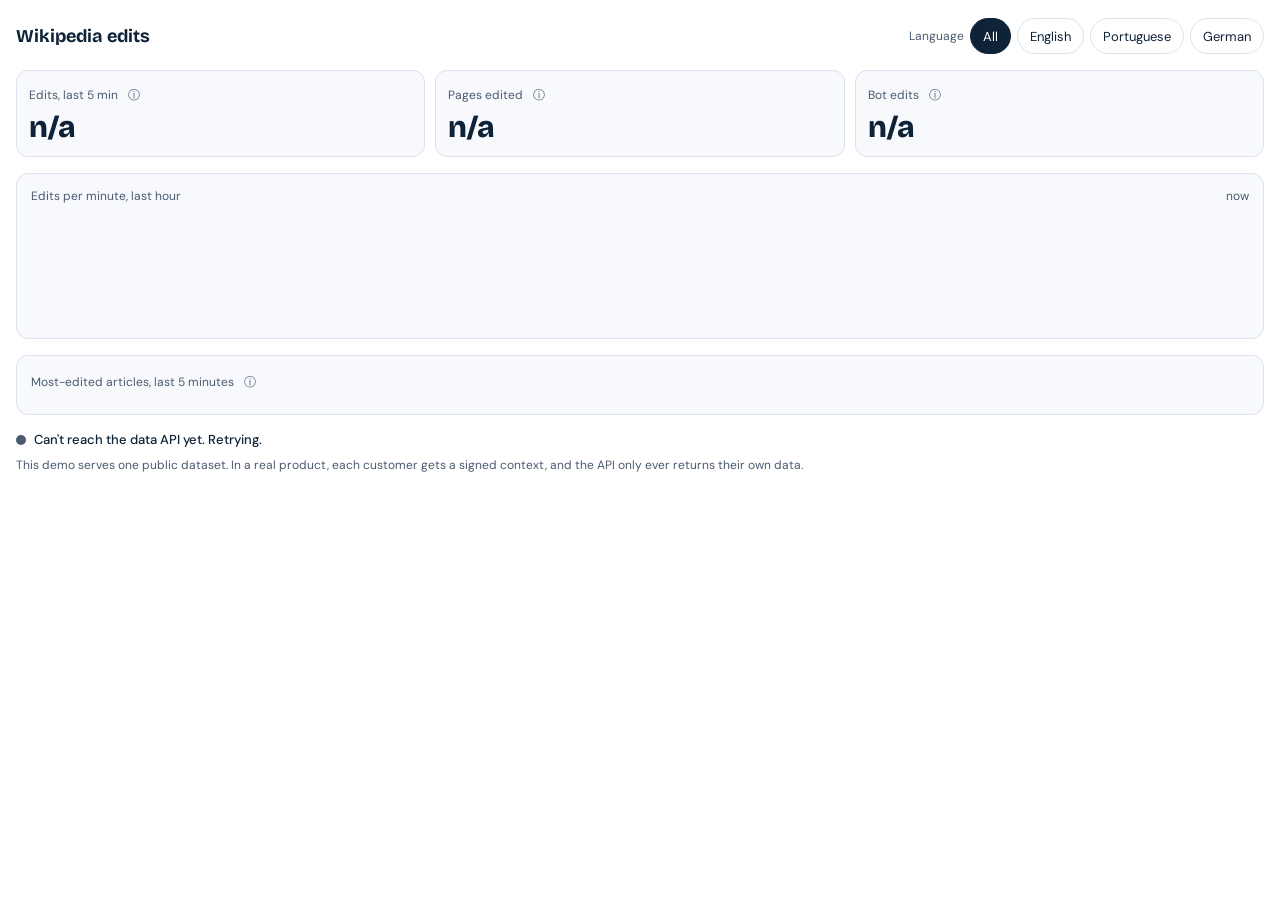
==== web/embed/wikipedia/index.html @ 231b1d08 "First version of the Wikipedia live demo Ingest from Wikimedia EventStreams into ClickHouse with cra" ====
<!doctype html>
<html lang="en">
<head>
<meta charset="utf-8">
<meta name="viewport" content="width=device-width, initial-scale=1">
<title>Wikipedia edits, live</title>
<!-- Where the data API lives. Empty means same origin. Overridable with ?api= in dev. -->
<meta name="livedemos-api" content="">
<link rel="preconnect" href="https://fonts.googleapis.com">
<link rel="preconnect" href="https://fonts.gstatic.com" crossorigin>
<link href="https://fonts.googleapis.com/css2?family=Bricolage+Grotesque:opsz,wght@12..96,700;12..96,800&family=DM+Sans:opsz,wght@9..40,400;9..40,500;9..40,700&family=IBM+Plex+Mono:wght@400;500&display=swap" rel="stylesheet">
<link rel="stylesheet" href="./widget.css">
</head>
<body>
<main class="widget" aria-labelledby="title">
  <header class="head">
    <h1 id="title" class="title">Wikipedia edits</h1>
    <div class="filters" role="group" aria-label="Language">
      <span class="muted small">Language</span>
      <button type="button" class="pill" data-lang="all">All</button>
      <button type="button" class="pill" data-lang="en">English</button>
      <button type="button" class="pill" data-lang="pt">Portuguese</button>
      <button type="button" class="pill" data-lang="de">German</button>
    </div>
  </header>

  <section class="metrics" aria-label="Last 5 minutes">
    <div class="card metric">
      <div class="label">Edits, last 5 min
        <button type="button" class="info" aria-expanded="false" aria-controls="def-edits" aria-label="What counts as an edit">ⓘ</button>
      </div>
      <div class="value" id="m-edits">n/a</div>
      <p class="def" id="def-edits" hidden>Edits and new pages on the selected Wikipedias in the last 5 minutes, all namespaces, after removing Wikimedia's test events.</p>
    </div>
    <div class="card metric">
      <div class="label">Pages edited
        <button type="button" class="info" aria-expanded="false" aria-controls="def-pages" aria-label="What counts as a page">ⓘ</button>
      </div>
      <div class="value" id="m-pages">n/a</div>
      <p class="def" id="def-pages" hidden>Distinct pages with at least one edit in the last 5 minutes.</p>
    </div>
    <div class="card metric">
      <div class="label">Bot edits
        <button type="button" class="info" aria-expanded="false" aria-controls="def-bots" aria-label="How bot edits are counted">ⓘ</button>
      </div>
      <div class="value" id="m-bots">n/a</div>
      <p class="def" id="def-bots" hidden>Share of those edits flagged as bot activity by Wikipedia itself.</p>
    </div>
  </section>

  <section class="card chart-card" aria-labelledby="chart-label">
    <div class="row muted small"><span id="chart-label">Edits per minute, last hour</span><span>now</span></div>
    <div class="bars" id="bars" role="img" aria-label="Edits per minute, last hour. Waiting for data."></div>
  </section>

  <section class="card list-card" aria-labelledby="list-label">
    <div class="muted small list-head">
      <span id="list-label">Most-edited articles, last 5 minutes</span>
      <button type="button" class="info" aria-expanded="false" aria-controls="def-list" aria-label="What most-edited means">ⓘ</button>
    </div>
    <p class="def" id="def-list" hidden>Count of edits per article (main namespace) in the last 5 minutes. Edits are not page views.</p>
    <ol class="list" id="list" tabindex="-1"></ol>
  </section>

  <footer class="foot">
    <p class="status" id="status"><span class="dot" id="dot"></span><span id="status-text">Connecting…</span></p>
    <p class="sr-only" id="status-live" role="status"></p>
    <p class="note muted">This demo serves one public dataset. In a real product, each customer gets a signed context, and the API only ever returns their own data.</p>
  </footer>
</main>
<script src="./widget.js"></script>
</body>
</html>
---- web/embed/wikipedia/widget.css ----
/* Visual language follows the portfolio site's design (colours, type, spacing). */
:root {
  --bg: #FFFFFF; --card: #F7F9FC; --line: #DCE3EE; --text: #0E2238; --muted: #4A5A70;
  --link: #1D4ED8; --brand: #1D4ED8; --now: #C2410C; --live: #15803D; --paused: #D97706;
}
:root[data-theme="dark"] {
  --bg: #0B1B2E; --card: #16304D; --line: #2A4766; --text: #F7F9FC; --muted: #A9BBD3;
  --link: #8FC1FF; --brand: #8FC1FF; --now: #FB923C; --live: #4ADE80; --paused: #FBBF24;
}
* { box-sizing: border-box; }
html, body { margin: 0; background: var(--bg); color: var(--text); }
body { font-family: "DM Sans", system-ui, sans-serif; }
.widget { padding: 18px 16px; display: flex; flex-direction: column; gap: 16px; }
.muted { color: var(--muted); }
.small { font-size: 12px; }
.card { padding: 14px; border-radius: 12px; background: var(--card); border: 1px solid var(--line); }

.head { display: flex; flex-wrap: wrap; gap: 10px; align-items: center; justify-content: space-between; }
.title { margin: 0; font-family: "Bricolage Grotesque", sans-serif; font-weight: 700; font-size: 18px; }
.filters { display: flex; flex-wrap: wrap; gap: 6px; align-items: center; }
.pill {
  font: inherit; font-size: 13px; padding: 8px 12px; min-height: 36px; border-radius: 999px;
  cursor: pointer; border: 1px solid var(--line); background: transparent; color: var(--text);
}
.pill[aria-pressed="true"] { background: var(--text); color: var(--bg); border-color: var(--text); }

.metrics { display: grid; grid-template-columns: repeat(3, minmax(0, 1fr)); gap: 10px; }
.metric { padding: 12px; display: flex; flex-direction: column; gap: 4px; min-width: 0; }
.label { font-size: 12px; color: var(--muted); display: flex; gap: 4px; align-items: center; }
.value {
  font-family: "Bricolage Grotesque", sans-serif; font-weight: 800; line-height: 1.1;
  font-size: clamp(22px, 3vw, 30px); font-variant-numeric: tabular-nums;
}
.info {
  font: inherit; font-size: 12px; line-height: 1; padding: 4px; min-width: 24px; min-height: 24px;
  border: 0; background: transparent; color: var(--muted); cursor: pointer; border-radius: 6px;
}
.def { margin: 4px 0 0; font-size: 12px; line-height: 1.45; color: var(--muted); }

.chart-card { display: flex; flex-direction: column; gap: 10px; }
.row { display: flex; justify-content: space-between; }
.bars { display: flex; align-items: flex-end; gap: 2px; height: 110px; }
.bar { flex: 1; min-width: 2px; border-radius: 2px 2px 0 0; background: var(--brand); }
.bar.partial { background: var(--now); }
.bar.unknown { background: transparent; border-bottom: 2px dotted var(--line); height: 100% !important; }

.list-head { display: flex; align-items: center; gap: 4px; padding-bottom: 6px; }
.list { list-style: none; margin: 0; padding: 0; }
.list li {
  display: flex; justify-content: space-between; gap: 12px; padding: 7px 0;
  border-top: 1px solid var(--line); font-size: 14px; align-items: baseline;
}
.list:focus-visible { outline: 2px solid var(--link); outline-offset: 2px; border-radius: 4px; }
.article { min-width: 0; display: flex; align-items: baseline; }
.list a { color: var(--link); text-decoration: none; overflow: hidden; text-overflow: ellipsis; white-space: nowrap; }
.list a:hover { text-decoration: underline; }
.count { font-family: "IBM Plex Mono", monospace; font-size: 12px; color: var(--muted); flex: none; }
.lang-tag { font-family: "IBM Plex Mono", monospace; font-size: 11px; color: var(--muted); margin-left: 6px; }
.empty { color: var(--muted); font-size: 13px; padding: 7px 0; border-top: 1px solid var(--line); }

.foot { display: flex; flex-direction: column; gap: 8px; }
.status { margin: 0; display: flex; gap: 8px; align-items: center; font-size: 13px; font-weight: 500; }
.dot { width: 10px; height: 10px; border-radius: 50%; background: var(--muted); flex: none; }
.dot.live { background: var(--live); animation: pulse 1.6s ease-in-out infinite; }
.dot.paused { background: var(--paused); }
.note { margin: 0; font-size: 12px; line-height: 1.5; }

.sr-only {
  position: absolute; width: 1px; height: 1px; padding: 0; margin: -1px;
  overflow: hidden; clip: rect(0 0 0 0); white-space: nowrap; border: 0;
}
button:focus-visible, a:focus-visible { outline: 2px solid var(--link); outline-offset: 2px; }
@keyframes pulse {
  0%, 100% { box-shadow: 0 0 0 0 rgba(21, 128, 61, .5); }
  50% { box-shadow: 0 0 0 6px rgba(21, 128, 61, 0); }
}
@media (prefers-reduced-motion: reduce) { .dot.live { animation: none; } }
@media (max-width: 480px) {
  .metrics { grid-template-columns: 1fr; }
}
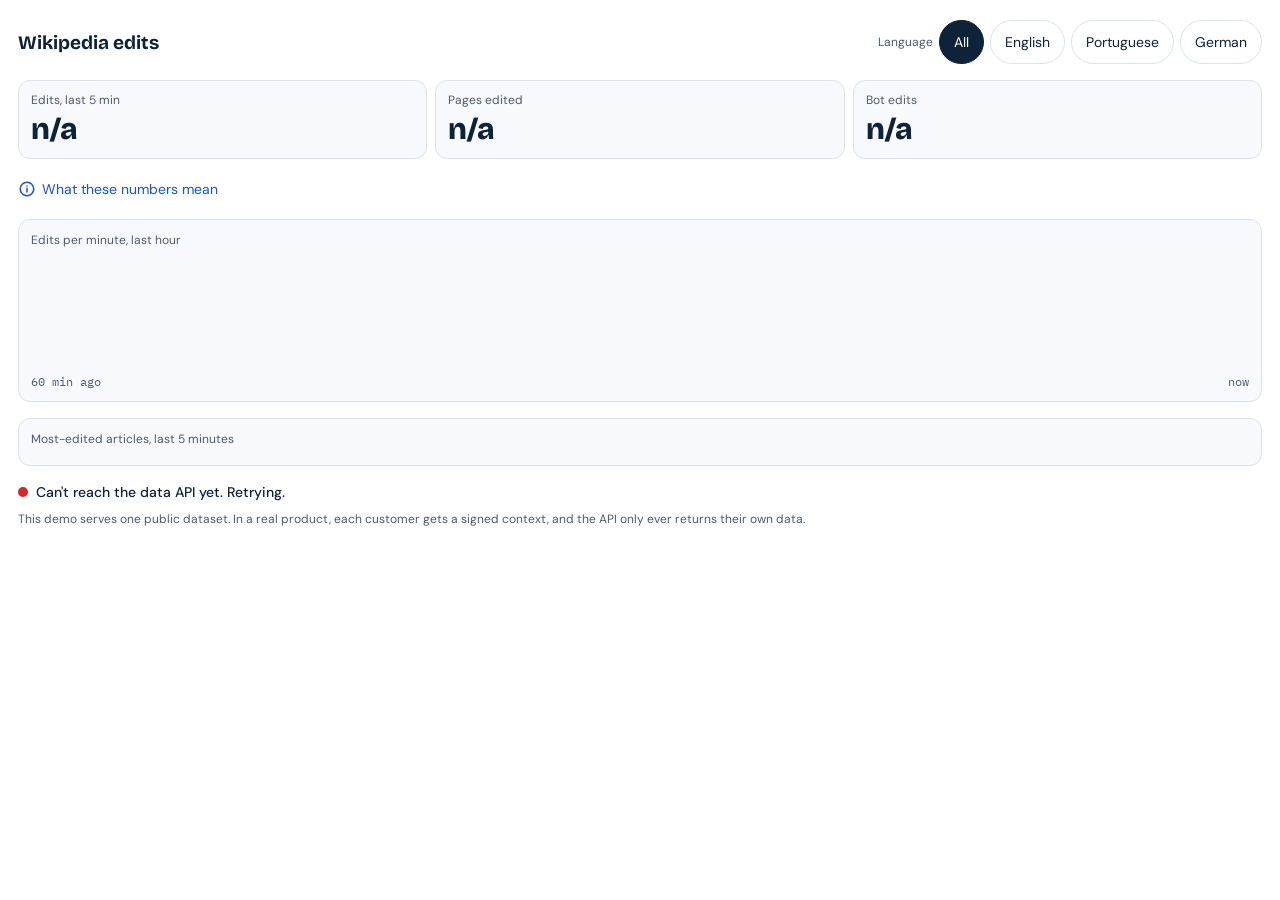
==== commit 88b34220: "Widget on phones: numbers side by side, one row of pills, one definitions button, whole-row links Th" ====
--- a/web/embed/wikipedia/index.html
+++ b/web/embed/wikipedia/index.html
@@ -16,7 +16,7 @@
   <header class="head">
     <h1 id="title" class="title">Wikipedia edits</h1>
     <div class="filters" role="group" aria-label="Language">
-      <span class="muted small">Language</span>
+      <span class="muted small filters-label" aria-hidden="true">Language</span>
       <button type="button" class="pill" data-lang="all">All</button>
       <button type="button" class="pill" data-lang="en">English</button>
       <button type="button" class="pill" data-lang="pt">Portuguese</button>
@@ -24,41 +24,33 @@
     </div>
   </header>
 
-  <section class="metrics" aria-label="Last 5 minutes">
-    <div class="card metric">
-      <div class="label">Edits, last 5 min
-        <button type="button" class="info" aria-expanded="false" aria-controls="def-edits" aria-label="What counts as an edit">ⓘ</button>
-      </div>
-      <div class="value" id="m-edits">n/a</div>
-      <p class="def" id="def-edits" hidden>Edits and new pages on the selected Wikipedias in the last 5 minutes, all namespaces, after removing Wikimedia's test events.</p>
-    </div>
-    <div class="card metric">
-      <div class="label">Pages edited
-        <button type="button" class="info" aria-expanded="false" aria-controls="def-pages" aria-label="What counts as a page">ⓘ</button>
-      </div>
-      <div class="value" id="m-pages">n/a</div>
-      <p class="def" id="def-pages" hidden>Distinct pages with at least one edit in the last 5 minutes.</p>
-    </div>
-    <div class="card metric">
-      <div class="label">Bot edits
-        <button type="button" class="info" aria-expanded="false" aria-controls="def-bots" aria-label="How bot edits are counted">ⓘ</button>
-      </div>
-      <div class="value" id="m-bots">n/a</div>
-      <p class="def" id="def-bots" hidden>Share of those edits flagged as bot activity by Wikipedia itself.</p>
-    </div>
+  <section aria-label="Last 5 minutes">
+    <dl class="metrics" id="metrics">
+      <div class="card metric"><dt class="label">Edits, last 5 min</dt><dd class="value" id="m-edits">n/a</dd></div>
+      <div class="card metric"><dt class="label">Pages edited</dt><dd class="value" id="m-pages">n/a</dd></div>
+      <div class="card metric"><dt class="label">Bot edits</dt><dd class="value" id="m-bots">n/a</dd></div>
+    </dl>
   </section>
 
+  <!-- One place for every definition: four small info buttons were too fiddly on a phone. -->
+  <button type="button" class="defs-toggle" id="defs-toggle" aria-expanded="false" aria-controls="defs">
+    <svg viewBox="0 0 24 24" aria-hidden="true"><circle cx="12" cy="12" r="9"></circle><path d="M12 11v5M12 8h.01"></path></svg>What these numbers mean
+  </button>
+  <dl class="defs" id="defs" hidden>
+    <div><dt>Edits</dt><dd>Edits and new pages on the selected Wikipedias in the last 5 minutes, all namespaces, after removing Wikimedia's test events.</dd></div>
+    <div><dt>Pages edited</dt><dd>Distinct pages with at least one edit in the last 5 minutes.</dd></div>
+    <div><dt>Bot edits</dt><dd>Share of those edits flagged as bot activity by Wikipedia itself.</dd></div>
+    <div><dt>Most-edited</dt><dd>Count of edits per article (main namespace) in the last 5 minutes. Edits are not page views.</dd></div>
+  </dl>
+
   <section class="card chart-card" aria-labelledby="chart-label">
-    <div class="row muted small"><span id="chart-label">Edits per minute, last hour</span><span>now</span></div>
+    <div class="row muted small"><span id="chart-label">Edits per minute, last hour</span></div>
     <div class="bars" id="bars" role="img" aria-label="Edits per minute, last hour. Waiting for data."></div>
+    <div class="row axis muted" aria-hidden="true"><span>60 min ago</span><span>now</span></div>
   </section>
 
   <section class="card list-card" aria-labelledby="list-label">
-    <div class="muted small list-head">
-      <span id="list-label">Most-edited articles, last 5 minutes</span>
-      <button type="button" class="info" aria-expanded="false" aria-controls="def-list" aria-label="What most-edited means">ⓘ</button>
-    </div>
-    <p class="def" id="def-list" hidden>Count of edits per article (main namespace) in the last 5 minutes. Edits are not page views.</p>
+    <div class="muted small list-head"><span id="list-label">Most-edited articles, last 5 minutes</span></div>
     <ol class="list" id="list" tabindex="-1"></ol>
   </section>
 
--- a/web/embed/wikipedia/widget.css
+++ b/web/embed/wikipedia/widget.css
@@ -1,68 +1,84 @@
-/* Visual language follows the portfolio site's design (colours, type, spacing). */
+/* Visual language follows the portfolio site's design (colours, type, spacing).
+   Phone first: the three numbers stay side by side, the pills stay on one row, and every
+   control is at least 44 px tall. */
 :root {
-  --bg: #FFFFFF; --card: #F7F9FC; --line: #DCE3EE; --text: #0E2238; --muted: #4A5A70;
-  --link: #1D4ED8; --brand: #1D4ED8; --now: #C2410C; --live: #15803D; --paused: #D97706;
+  --bg: #FFFFFF; --card: #F7F9FC; --line: #DCE3EE; --held-line: #C9D6E8; --text: #0E2238; --muted: #4A5A70;
+  --link: #1D4ED8; --brand: #1D4ED8; --now: #C2410C; --live: #15803D; --paused: #D97706; --down: #DC2626;
 }
 :root[data-theme="dark"] {
-  --bg: #0B1B2E; --card: #16304D; --line: #2A4766; --text: #F7F9FC; --muted: #A9BBD3;
-  --link: #8FC1FF; --brand: #8FC1FF; --now: #FB923C; --live: #4ADE80; --paused: #FBBF24;
+  --bg: #0B1B2E; --card: #16304D; --line: #2A4766; --held-line: #2A4766; --text: #F7F9FC; --muted: #A9BBD3;
+  --link: #8FC1FF; --brand: #8FC1FF; --now: #FB923C; --live: #4ADE80; --paused: #FBBF24; --down: #F87171;
 }
 * { box-sizing: border-box; }
 html, body { margin: 0; background: var(--bg); color: var(--text); }
 body { font-family: "DM Sans", system-ui, sans-serif; }
-.widget { padding: 18px 16px; display: flex; flex-direction: column; gap: 16px; }
+.widget { padding: 16px 14px 18px; display: flex; flex-direction: column; gap: 14px; }
 .muted { color: var(--muted); }
 .small { font-size: 12px; }
-.card { padding: 14px; border-radius: 12px; background: var(--card); border: 1px solid var(--line); }
+.card { padding: 12px; border-radius: 12px; background: var(--card); border: 1px solid var(--line); }
 
 .head { display: flex; flex-wrap: wrap; gap: 10px; align-items: center; justify-content: space-between; }
-.title { margin: 0; font-family: "Bricolage Grotesque", sans-serif; font-weight: 700; font-size: 18px; }
-.filters { display: flex; flex-wrap: wrap; gap: 6px; align-items: center; }
+.title { margin: 0; font-family: "Bricolage Grotesque", sans-serif; font-weight: 700; font-size: 19px; }
+.filters { display: flex; gap: 6px; align-items: center; width: 100%; }
 .pill {
-  font: inherit; font-size: 13px; padding: 8px 12px; min-height: 36px; border-radius: 999px;
+  flex: 1 1 auto; font: inherit; font-size: 13px; padding: 0 8px; min-height: 44px; border-radius: 999px; white-space: nowrap;
   cursor: pointer; border: 1px solid var(--line); background: transparent; color: var(--text);
 }
+/* On a phone the pills speak for themselves; the group keeps its name for screen readers. */
+.filters-label { display: none; }
 .pill[aria-pressed="true"] { background: var(--text); color: var(--bg); border-color: var(--text); }
 
-.metrics { display: grid; grid-template-columns: repeat(3, minmax(0, 1fr)); gap: 10px; }
-.metric { padding: 12px; display: flex; flex-direction: column; gap: 4px; min-width: 0; }
-.label { font-size: 12px; color: var(--muted); display: flex; gap: 4px; align-items: center; }
+.metrics { margin: 0; display: grid; grid-template-columns: repeat(3, minmax(0, 1fr)); gap: 8px; }
+.metric { padding: 10px; display: flex; flex-direction: column; justify-content: space-between; gap: 4px; min-width: 0; }
+.label { font-size: 12px; line-height: 1.3; color: var(--muted); }
 .value {
-  font-family: "Bricolage Grotesque", sans-serif; font-weight: 800; line-height: 1.1;
-  font-size: clamp(22px, 3vw, 30px); font-variant-numeric: tabular-nums;
+  margin: 0; font-family: "Bricolage Grotesque", sans-serif; font-weight: 800; line-height: 1.1;
+  font-size: clamp(20px, 5.6vw, 30px); font-variant-numeric: tabular-nums;
 }
-.info {
-  font: inherit; font-size: 12px; line-height: 1; padding: 4px; min-width: 24px; min-height: 24px;
-  border: 0; background: transparent; color: var(--muted); cursor: pointer; border-radius: 6px;
+/* Paused: the numbers stay, but they're the last ones we had, not now. */
+.metrics.held .metric { background: transparent; border-style: dashed; border-color: var(--held-line); }
+.metrics.held .value { color: var(--muted); }
+
+.defs-toggle {
+  align-self: flex-start; display: inline-flex; align-items: center; gap: 6px; min-height: 44px; margin: -8px 0;
+  padding: 0; border: 0; background: none; color: var(--link); font: inherit; font-size: 14px; cursor: pointer;
 }
-.def { margin: 4px 0 0; font-size: 12px; line-height: 1.45; color: var(--muted); }
+.defs-toggle svg { width: 18px; height: 18px; fill: none; stroke: currentColor; stroke-width: 2; stroke-linecap: round; }
+.defs { margin: 0; display: flex; flex-direction: column; gap: 8px; padding: 12px; border-radius: 12px; border: 1px solid var(--line); font-size: 13px; line-height: 1.45; color: var(--muted); }
+.defs[hidden] { display: none; }
+.defs dt { font-weight: 700; color: var(--text); }
+.defs dd { margin: 0; }
 
-.chart-card { display: flex; flex-direction: column; gap: 10px; }
-.row { display: flex; justify-content: space-between; }
-.bars { display: flex; align-items: flex-end; gap: 2px; height: 110px; }
+.chart-card { display: flex; flex-direction: column; gap: 8px; }
+.row { display: flex; justify-content: space-between; gap: 8px; }
+.axis { font-family: "IBM Plex Mono", monospace; font-size: 12px; }
+.bars { display: flex; align-items: flex-end; gap: 2px; height: 96px; }
 .bar { flex: 1; min-width: 2px; border-radius: 2px 2px 0 0; background: var(--brand); }
 .bar.partial { background: var(--now); }
 .bar.unknown { background: transparent; border-bottom: 2px dotted var(--line); height: 100% !important; }
 
-.list-head { display: flex; align-items: center; gap: 4px; padding-bottom: 6px; }
+.list-head { padding-bottom: 6px; }
 .list { list-style: none; margin: 0; padding: 0; }
-.list li {
-  display: flex; justify-content: space-between; gap: 12px; padding: 7px 0;
-  border-top: 1px solid var(--line); font-size: 14px; align-items: baseline;
+.list li { border-top: 1px solid var(--line); }
+.list:focus-visible { outline: 2px solid var(--link); outline-offset: 2px; border-radius: 4px; }
+/* The whole row is the link, so it's an easy target on a phone. */
+.list a {
+  display: flex; justify-content: space-between; align-items: center; gap: 12px; min-height: 44px;
+  color: var(--link); text-decoration: none; font-size: 15px;
 }
-.list:focus-visible { outline: 2px solid var(--link); outline-offset: 2px; border-radius: 4px; }
+.list a:hover .name { text-decoration: underline; }
 .article { min-width: 0; display: flex; align-items: baseline; }
-.list a { color: var(--link); text-decoration: none; overflow: hidden; text-overflow: ellipsis; white-space: nowrap; }
-.list a:hover { text-decoration: underline; }
+.name { overflow: hidden; text-overflow: ellipsis; white-space: nowrap; min-width: 0; }
 .count { font-family: "IBM Plex Mono", monospace; font-size: 12px; color: var(--muted); flex: none; }
-.lang-tag { font-family: "IBM Plex Mono", monospace; font-size: 11px; color: var(--muted); margin-left: 6px; }
-.empty { color: var(--muted); font-size: 13px; padding: 7px 0; border-top: 1px solid var(--line); }
+.lang-tag { font-family: "IBM Plex Mono", monospace; font-size: 12px; color: var(--muted); margin-left: 6px; flex: none; }
+.empty { display: flex; align-items: center; min-height: 44px; color: var(--muted); font-size: 14px; }
 
 .foot { display: flex; flex-direction: column; gap: 8px; }
-.status { margin: 0; display: flex; gap: 8px; align-items: center; font-size: 13px; font-weight: 500; }
-.dot { width: 10px; height: 10px; border-radius: 50%; background: var(--muted); flex: none; }
+.status { margin: 0; display: flex; gap: 8px; align-items: flex-start; font-size: 14px; font-weight: 500; line-height: 1.45; }
+.dot { width: 10px; height: 10px; border-radius: 50%; background: var(--muted); flex: none; margin-top: 5px; }
 .dot.live { background: var(--live); animation: pulse 1.6s ease-in-out infinite; }
 .dot.paused { background: var(--paused); }
+.dot.down { background: var(--down); }
 .note { margin: 0; font-size: 12px; line-height: 1.5; }
 
 .sr-only {
@@ -75,6 +91,16 @@
   50% { box-shadow: 0 0 0 6px rgba(21, 128, 61, 0); }
 }
 @media (prefers-reduced-motion: reduce) { .dot.live { animation: none; } }
-@media (max-width: 480px) {
-  .metrics { grid-template-columns: 1fr; }
+/* The smallest phones: tighter pills so all four still fit on one row. */
+@media (max-width: 359px) {
+  .filters { gap: 4px; }
+  .pill { padding: 0 6px; font-size: 12px; }
 }
+@media (min-width: 560px) {
+  .widget { padding: 20px 18px; gap: 16px; }
+  .filters { width: auto; flex-wrap: wrap; }
+  .filters-label { display: inline; }
+  .pill { flex: none; padding: 0 14px; font-size: 14px; }
+  .metric { padding: 12px; }
+  .bars { height: 110px; }
+}
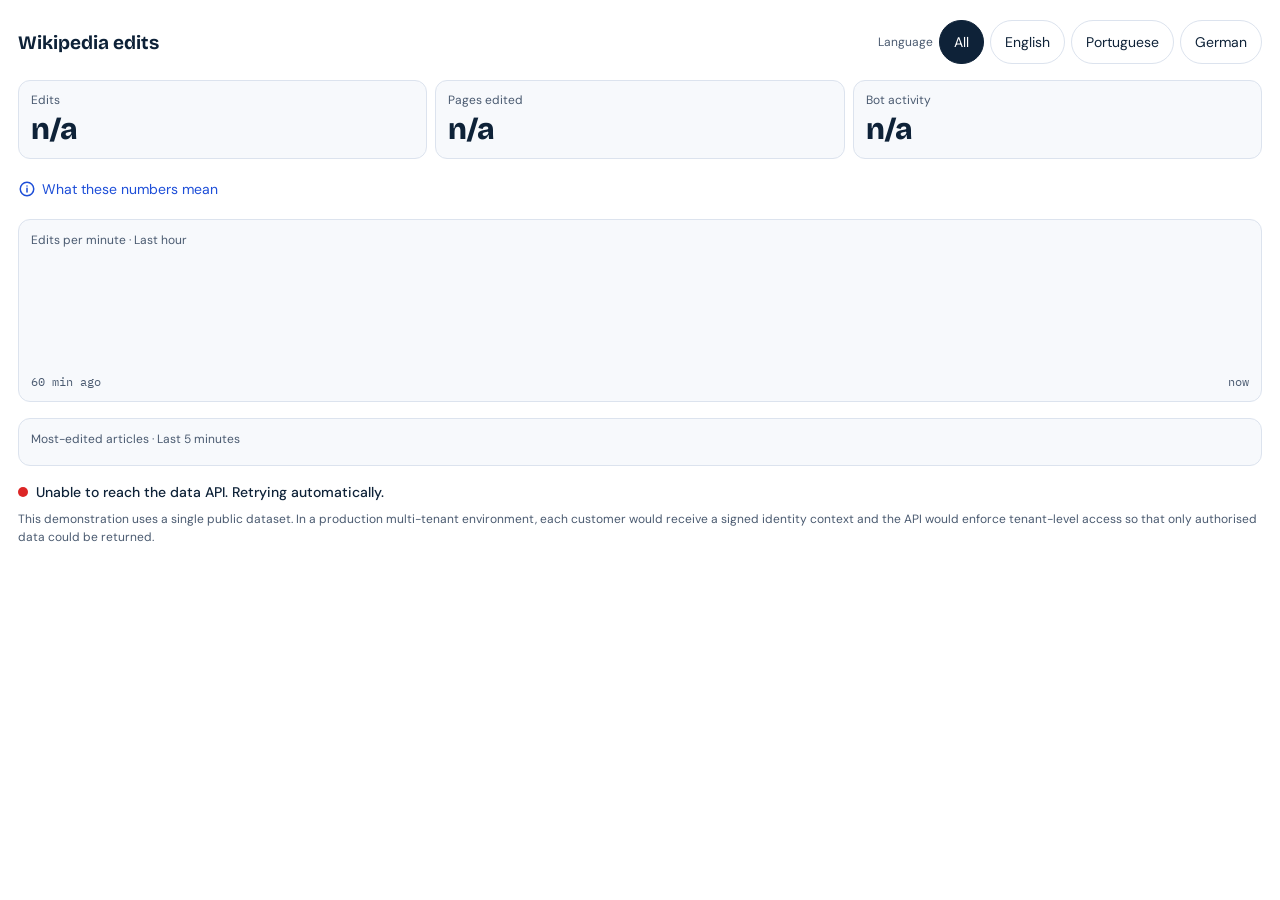
==== commit 615809b0: "Widget copy: clearer, more professional labels, definitions and status lines Revised wording from th" ====
--- a/web/embed/wikipedia/index.html
+++ b/web/embed/wikipedia/index.html
@@ -26,9 +26,9 @@
 
   <section aria-label="Last 5 minutes">
     <dl class="metrics" id="metrics">
-      <div class="card metric"><dt class="label">Edits, last 5 min</dt><dd class="value" id="m-edits">n/a</dd></div>
+      <div class="card metric"><dt class="label">Edits</dt><dd class="value" id="m-edits">n/a</dd></div>
       <div class="card metric"><dt class="label">Pages edited</dt><dd class="value" id="m-pages">n/a</dd></div>
-      <div class="card metric"><dt class="label">Bot edits</dt><dd class="value" id="m-bots">n/a</dd></div>
+      <div class="card metric"><dt class="label">Bot activity</dt><dd class="value" id="m-bots">n/a</dd></div>
     </dl>
   </section>
 
@@ -37,27 +37,27 @@
     <svg viewBox="0 0 24 24" aria-hidden="true"><circle cx="12" cy="12" r="9"></circle><path d="M12 11v5M12 8h.01"></path></svg>What these numbers mean
   </button>
   <dl class="defs" id="defs" hidden>
-    <div><dt>Edits</dt><dd>Edits and new pages on the selected Wikipedias in the last 5 minutes, all namespaces, after removing Wikimedia's test events.</dd></div>
-    <div><dt>Pages edited</dt><dd>Distinct pages with at least one edit in the last 5 minutes.</dd></div>
-    <div><dt>Bot edits</dt><dd>Share of those edits flagged as bot activity by Wikipedia itself.</dd></div>
-    <div><dt>Most-edited</dt><dd>Count of edits per article (main namespace) in the last 5 minutes. Edits are not page views.</dd></div>
+    <div><dt>Edits</dt><dd>Total edits and newly created pages across the selected Wikipedias during the previous five minutes, excluding Wikimedia test events.</dd></div>
+    <div><dt>Pages edited</dt><dd>Number of distinct pages receiving at least one edit during the previous five minutes.</dd></div>
+    <div><dt>Bot activity</dt><dd>Percentage of edits identified by Wikimedia as bot-generated.</dd></div>
+    <div><dt>Most edited</dt><dd>Number of edits per article in the main namespace during the previous five minutes. This represents editing activity, not page views.</dd></div>
   </dl>
 
   <section class="card chart-card" aria-labelledby="chart-label">
-    <div class="row muted small"><span id="chart-label">Edits per minute, last hour</span></div>
-    <div class="bars" id="bars" role="img" aria-label="Edits per minute, last hour. Waiting for data."></div>
+    <div class="row muted small"><span id="chart-label">Edits per minute · Last hour</span></div>
+    <div class="bars" id="bars" role="img" aria-label="Edits per minute during the previous hour. Waiting for data."></div>
     <div class="row axis muted" aria-hidden="true"><span>60 min ago</span><span>now</span></div>
   </section>
 
   <section class="card list-card" aria-labelledby="list-label">
-    <div class="muted small list-head"><span id="list-label">Most-edited articles, last 5 minutes</span></div>
+    <div class="muted small list-head"><span id="list-label">Most-edited articles · Last 5 minutes</span></div>
     <ol class="list" id="list" tabindex="-1"></ol>
   </section>
 
   <footer class="foot">
     <p class="status" id="status"><span class="dot" id="dot"></span><span id="status-text">Connecting…</span></p>
     <p class="sr-only" id="status-live" role="status"></p>
-    <p class="note muted">This demo serves one public dataset. In a real product, each customer gets a signed context, and the API only ever returns their own data.</p>
+    <p class="note muted">This demonstration uses a single public dataset. In a production multi-tenant environment, each customer would receive a signed identity context and the API would enforce tenant-level access so that only authorised data could be returned.</p>
   </footer>
 </main>
 <script src="./widget.js"></script>
--- a/web/embed/wikipedia/widget.css
+++ b/web/embed/wikipedia/widget.css
@@ -52,7 +52,8 @@
 .chart-card { display: flex; flex-direction: column; gap: 8px; }
 .row { display: flex; justify-content: space-between; gap: 8px; }
 .axis { font-family: "IBM Plex Mono", monospace; font-size: 12px; }
-.bars { display: flex; align-items: flex-end; gap: 2px; height: 96px; }
+/* 60 bars must fit a narrow card: 1 px gaps until there's room for 2, and never spill. */
+.bars { display: flex; align-items: flex-end; gap: 1px; height: 96px; overflow: hidden; }
 .bar { flex: 1; min-width: 2px; border-radius: 2px 2px 0 0; background: var(--brand); }
 .bar.partial { background: var(--now); }
 .bar.unknown { background: transparent; border-bottom: 2px dotted var(--line); height: 100% !important; }
@@ -102,5 +103,5 @@
   .filters-label { display: inline; }
   .pill { flex: none; padding: 0 14px; font-size: 14px; }
   .metric { padding: 12px; }
-  .bars { height: 110px; }
+  .bars { height: 110px; gap: 2px; }
 }
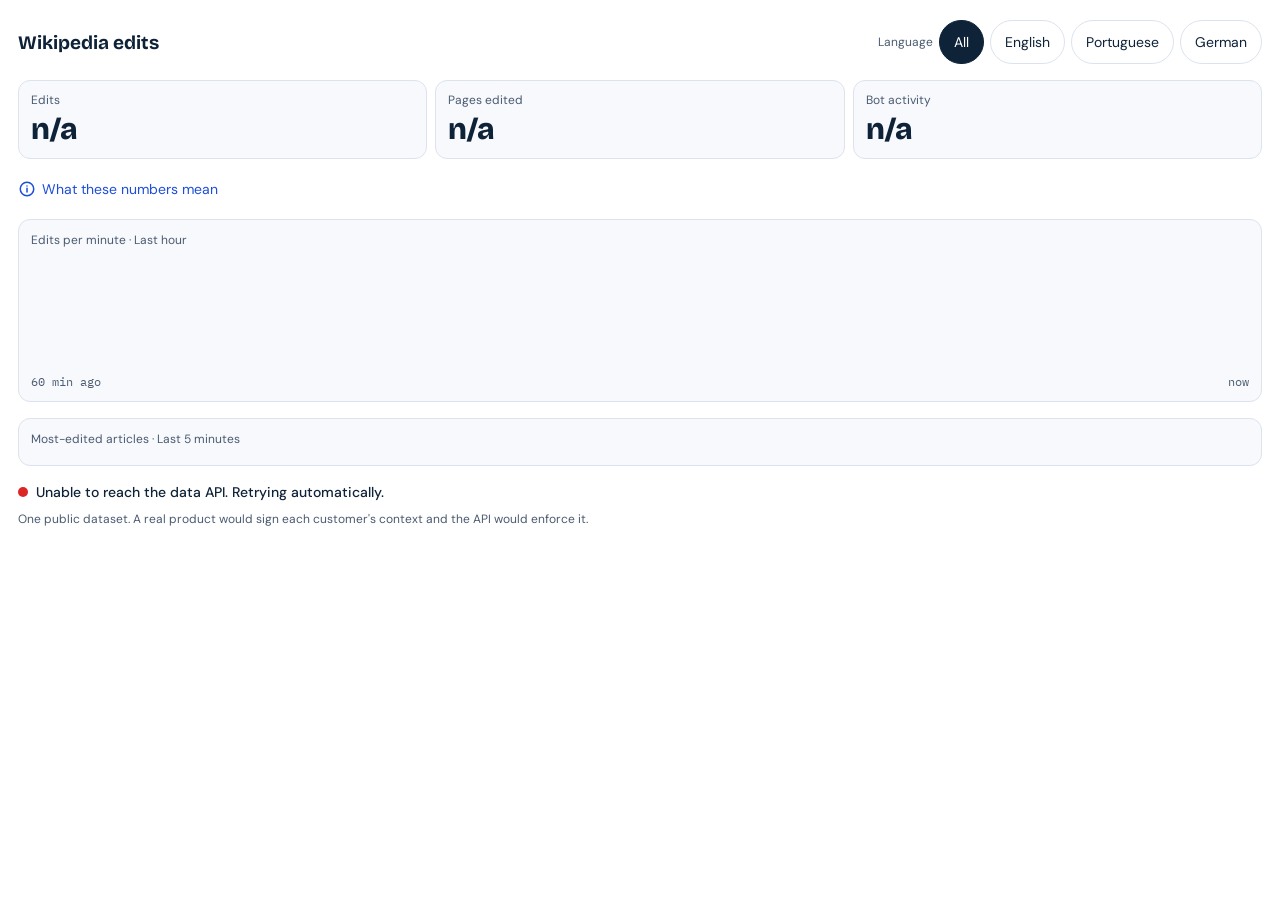
==== commit 92eb5341: "Docs and widget copy: honest claims, plain words - Postmortem: drop the [D] marker (confirmed). - RE" ====
--- a/web/embed/wikipedia/index.html
+++ b/web/embed/wikipedia/index.html
@@ -37,10 +37,10 @@
     <svg viewBox="0 0 24 24" aria-hidden="true"><circle cx="12" cy="12" r="9"></circle><path d="M12 11v5M12 8h.01"></path></svg>What these numbers mean
   </button>
   <dl class="defs" id="defs" hidden>
-    <div><dt>Edits</dt><dd>Total edits and newly created pages across the selected Wikipedias during the previous five minutes, excluding Wikimedia test events.</dd></div>
-    <div><dt>Pages edited</dt><dd>Number of distinct pages receiving at least one edit during the previous five minutes.</dd></div>
-    <div><dt>Bot activity</dt><dd>Percentage of edits identified by Wikimedia as bot-generated.</dd></div>
-    <div><dt>Most edited</dt><dd>Number of edits per article in the main namespace during the previous five minutes. This represents editing activity, not page views.</dd></div>
+    <div><dt>Edits</dt><dd>Edits and new pages in the chosen Wikipedias in the last 5 minutes. Wikimedia's test events don't count.</dd></div>
+    <div><dt>Pages edited</dt><dd>Different pages edited in the last 5 minutes.</dd></div>
+    <div><dt>Bot activity</dt><dd>The share of edits Wikimedia flags as made by a bot.</dd></div>
+    <div><dt>Most edited</dt><dd>Edits per article in the last 5 minutes. Articles only, no talk or user pages. It's edits, not views.</dd></div>
   </dl>
 
   <section class="card chart-card" aria-labelledby="chart-label">
@@ -57,7 +57,7 @@
   <footer class="foot">
     <p class="status" id="status"><span class="dot" id="dot"></span><span id="status-text">Connecting…</span></p>
     <p class="sr-only" id="status-live" role="status"></p>
-    <p class="note muted">This demonstration uses a single public dataset. In a production multi-tenant environment, each customer would receive a signed identity context and the API would enforce tenant-level access so that only authorised data could be returned.</p>
+    <p class="note muted">One public dataset. A real product would sign each customer's context and the API would enforce it.</p>
   </footer>
 </main>
 <script src="./widget.js"></script>
